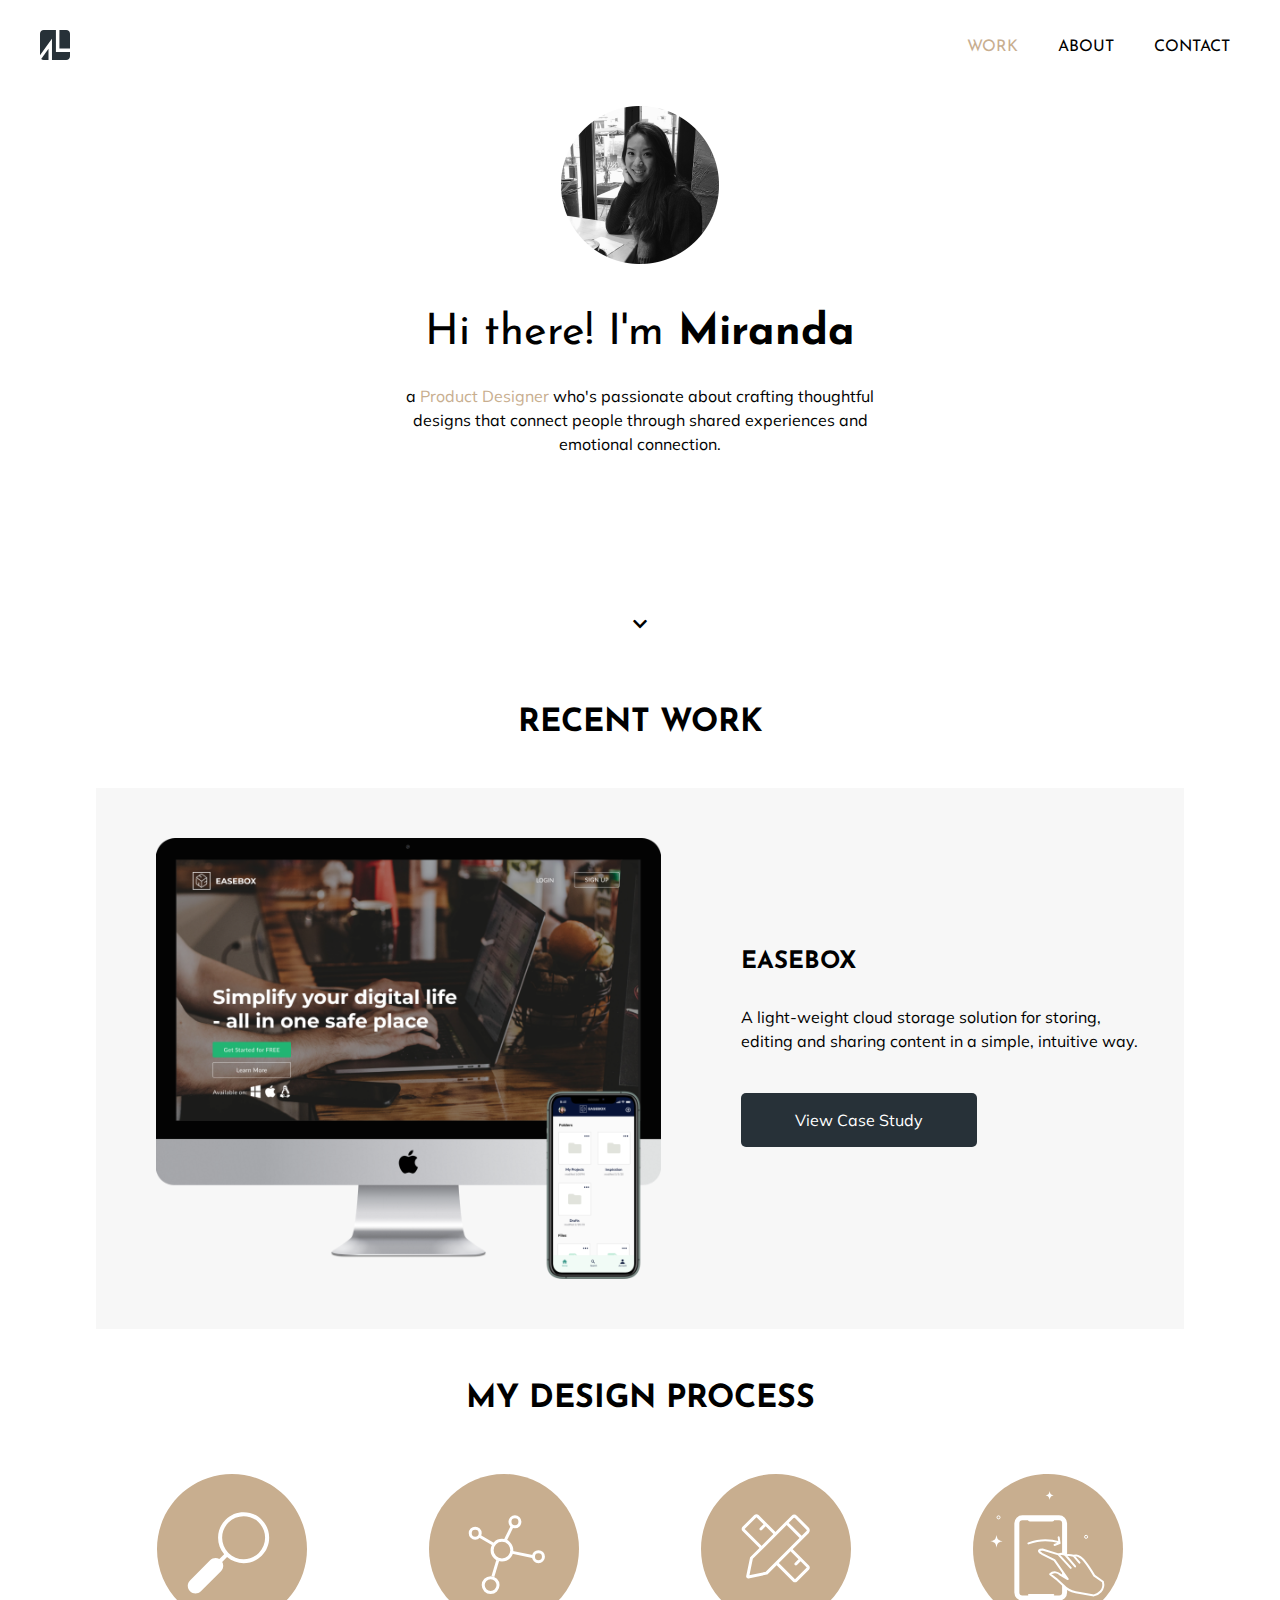
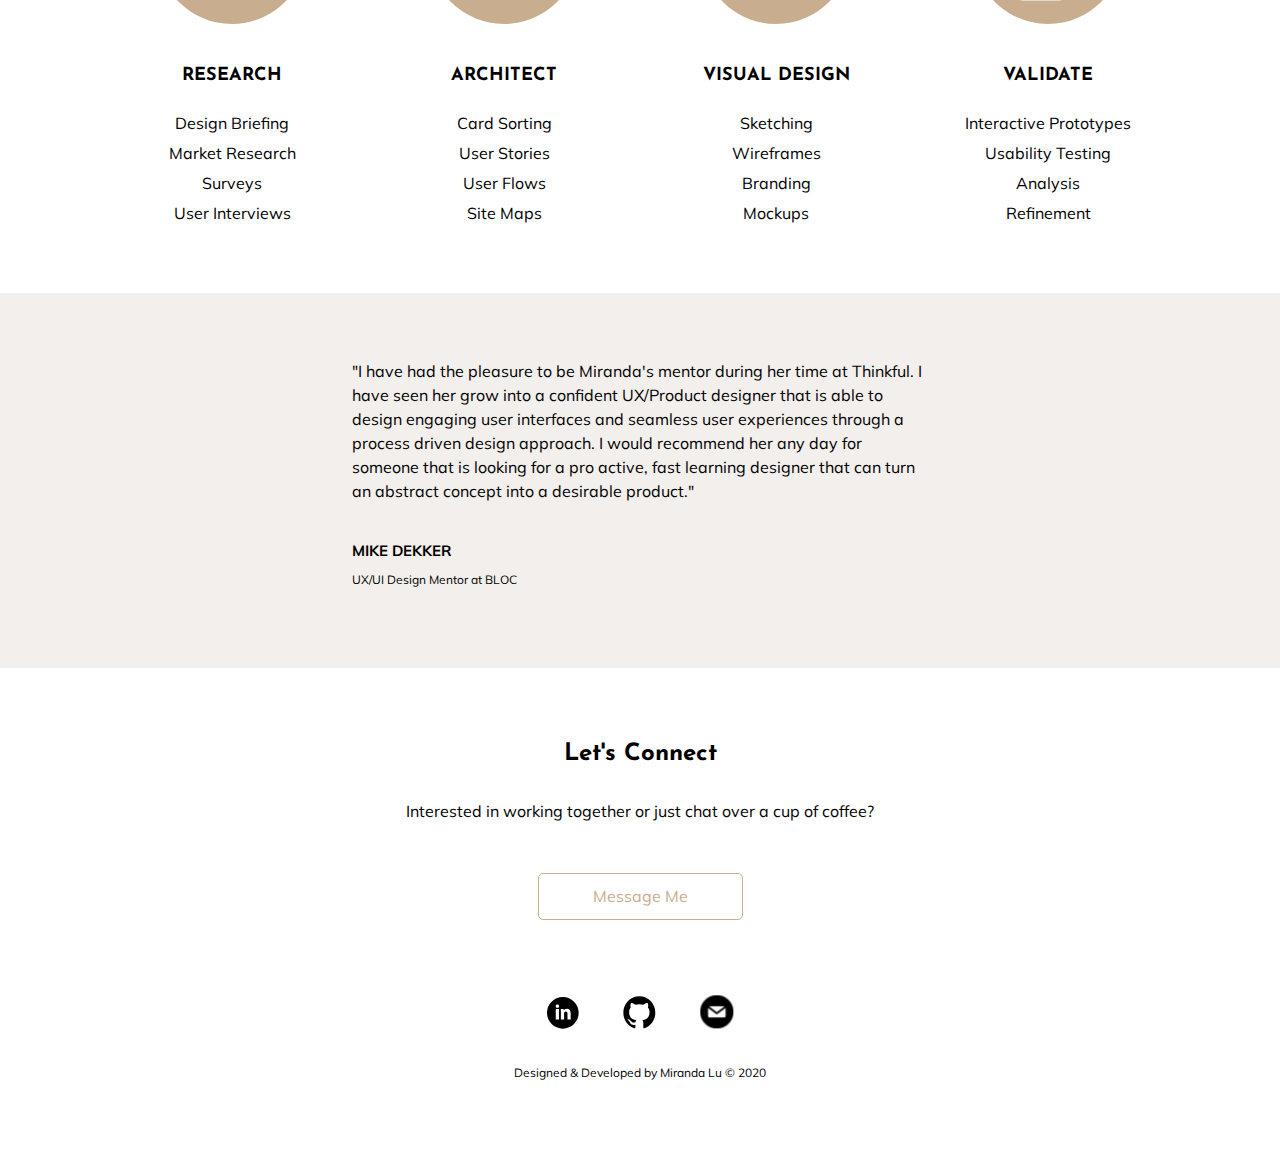
==== index.html @ eeabfa0e "fixed profile pic filepath" ====
<!DOCTYPE html>
<html lang="en">
  <head>
    <meta charset="utf-8">
    <meta name="viewport" content="width=device-width, initial-scale=1">
    <title>Miranda Lu Product Designer</title>
    <link rel="stylesheet" href="css/reset.css">
    <link rel="stylesheet" href="css/style.css">
    <link rel="stylesheet" href="https://fonts.googleapis.com/css2?family=Josefin+Sans:wght@400;700&display=swap">
    <link rel="stylesheet" href="https://fonts.googleapis.com/css?family=Muli">
    <link rel="icon" href="images/ml-favicon.svg">
    <link rel="stylesheet" href="https://cdnjs.cloudflare.com/ajax/libs/font-awesome/5.13.0/css/all.min.css">
    <link rel="stylesheet" href="https://use.fontawesome.com/releases/v5.8.1/css/all.css">
    <link rel="stylesheet" href="https://fonts.googleapis.com/icon?family=Material+Icons">
  </head>

    <body>
      <!-- navigation -->
        <nav class="navbar">
            <span class="navbar-toggle" id="js-navbar-toggle">
              <i class="fas fa-bars"></i>
            </span>
            <a href="index.html"><img id="logo" src="images/homepage/logo.svg" alt="logo"></a>
            <ul class="main-nav" id="js-menu">
              <li>
                <a href="#work-section" class="current">Work</a>
              </li>
              <li>
                <a href="about.html" class="nav-links">About</a>
              </li>
              <li>
                <a href="mailto:mirandahylu@gmail.com" class="nav-links" target="_blank">Contact</a>
              </li>
            </ul>
        </nav>
      <!-- hero section -->
      <section id="hero">
        <div class="content-wrap">
          <div class="profile-image">
          <img class="fade-in" src="images/homepage/miranda-profile-pic.png">
          </div>
          <div class="hero-heading fade-in">
          <h1>Hi there! I'm <span class="headbold">Miranda</span></h1>
          </div>
          <p>a <span style="color:#C8AE8F">Product Designer</span> who's passionate about crafting thoughtful designs that connect people through shared experiences and emotional connection.</p>
          <div class="arrow bounce">
            <a href="#work-section">
              <i class="fas fa-chevron-down"></i>
            </a>
          </div>
        </div>
      </section>
      <!-- work section -->
      <section id="work-section">
        <h2>Recent Work</h2>
        <div class="work">
          <div class="work-image">
            <img src="images/homepage/hero-image.png" alt="easebox display">
          </div>
          <article class="work-content">
            <h3>Easebox</h3>
            <p>A light-weight cloud storage solution for storing, editing and sharing content in a simple, intuitive way.<p>
            <a href="project.html" class="btn">View Case Study</a>
          </article>
        </div>
      </section>
      <!-- design process section -->
      <section id="process">
          <h2>My Design Process</h2>
          <div class="content-wrap grid">
            <ul class="process-list">
              <li>
                <img class="process-icon" src="images/homepage/research-icon.svg" alt="icon">
              </li>
              <li>
                <h4>Research</h4>
              </li>
              <li>Design Briefing</li>
              <li>Market Research</li>
              <li>Surveys</li>
              <li>User Interviews</li>
            </ul>
            <ul class="process-list">
              <li>
                <img class="process-icon" src="images/homepage/architect-icon.svg" alt="icon">
              </li>
              <li>
                <h4>Architect</h4>
              </li>
              <li>Card Sorting</li>
              <li>User Stories</li>
              <li>User Flows</li>
              <li>Site Maps</li>
            </ul>
            <ul class="process-list">
              <li>
                <img class="process-icon" src="images/homepage/visual-icon.svg" alt="icon">
              </li>
              <li>
                <h4>Visual Design</h4>
              </li>
              <li>Sketching</li>
              <li>Wireframes</li>
              <li>Branding</li>
              <li>Mockups</li>
            </ul>
            <ul class="process-list">
              <li>
                <img class="process-icon" src="images/homepage/validate-icon.svg" alt="icon">
              </li>
              <li>
                <h4>Validate</h4>
              </li>
              <li>Interactive Prototypes</li>
              <li>Usability Testing</li>
              <li>Analysis</li>
              <li>Refinement</li>
            </ul>
          </div>
      </section>
      <!-- testimonial section -->
      <div class="testimonial">
        <div class="testimonial-wrap">
          <p class="testimonial-text">"I have had the pleasure to be Miranda's mentor during her time at Thinkful. I have seen her grow into a confident UX/Product designer that is able to design engaging user interfaces and seamless user experiences through a process driven design approach. I would recommend her any day for someone that is looking for a pro active, fast learning designer that can turn an abstract concept into a desirable product."</p>
          <h6>Mike Dekker</h6>
          <p id="bloc">UX/UI Design Mentor at BLOC</p>
        </div>
      </div>
      <!-- footer section -->
      <footer class="main-footer">
        <div class="footer-box">
          <h2 class="footer-title">Let's Connect</h2>
          <p>Interested in working together or just chat over a cup of coffee?</p>
        </div>
        <div class="footer-box">
          <a class= "btn-footer" href="mailto:mirandahylu@gmail.com" target="_blank">Message Me</a>
        </div>
        <div class="footer-icons">
          <a href="https://www.linkedin.com/in/mirandahylu" target="_blank">
            <img src="images/linkedin.svg" alt="linkedin">
          </a>
          <a href="https://github.com/mirandalu" target="_blank">
            <img src="images/github.svg" alt="github">
          </a>
          <a href="mailto:mirandahylu@gmail.com" target="_blank">
            <img src="images/mail.svg" alt="email">
          </a>
        </div>
        <p class="bottom"> Designed & Developed by Miranda Lu © 2020 </p>
      </footer>
      <!-- hamburger menu -->
      <script src="js/script.js"></script>
    </body>
</html>
---- css/style.css ----
/* global setting */
html {
  font-size: 10px;
  font-family: "Muli", sans-serif;
  scroll-behavior: smooth;
}

* {
  box-sizing: border-box;
  margin: 0;
  padding: 0;
}

body {
  font-size: 1.6rem;
  line-height: 1.5rem;
  margin: 0 auto;
}

/* buttons */
.btn {
  background: #273138;
  border-radius: .5rem;
  color: white;
  display: inline-block;
  font-family: 'Muli', sans-serif;
  padding: 1.5rem 5.4rem;
  text-decoration: none;
  margin-top: 2rem;
}

.btn:hover{
  /*background-color: #C8AE8F;*/
  @extend %bg;
	transform: scale(1.1);
}

.btn-footer{
  border-radius: .5rem;
  border: 1px solid #C8AE8F;
  color: #C8AE8F;
  cursor: pointer;
  display: inline-block;
  font-family: 'Muli', sans-serif;
  padding: 1.5rem 5.4rem;
  text-decoration: none;
  margin-bottom: 4rem;
}

.btn-footer:hover {
  background: #C8AE8F;
  color: white;
}

.link {
  border-bottom: 1px solid #C8AE8F;
  color: #C8AE8F;
  display: inline-block;
  padding-bottom: .5em;
  text-transform: uppercase;
  text-decoration: none;
}

.link:hover {
  color: #D6C2AB;
  border-bottom: 1px solid #D6C2AB;
}

#myBtn {
  display: none;
  position: fixed;
  bottom: 20px;
  right: 30px;
  z-index: 99;
  font-size: 18px;
  border: none;
  outline: none;
  background-color: #C8AE8F;
  color: white;
  cursor: pointer;
  padding: 15px;
  border-radius: 4px;
}

#myBtn:hover {
  background-color: #D6C2AB;
}

/* headings */
h1, h2, h3, h4 {
  font-family: 'Josefin Sans', sans-serif;
}

h5, p {
  font-family: "Muli", sans-serif;
  line-height: 2.4rem;
}

h1 {
  font-size: 3.2rem;
  line-height: 4rem;
  text-align: center;
}

h2 {
  font-size: 2.4rem;
  font-weight: bold;
  line-height: 3rem;
  text-align: center;
  text-transform: uppercase;
  padding-bottom: 1rem;
}

h3 {
  font-size: 2rem;
  font-weight: bold;
  line-height: 2.5rem;
  text-align: center;
  text-transform: uppercase;
}

h4 {
  font-weight: bold;
  font-size: 1.8rem;
  line-height: 2.4rem;
  text-transform: uppercase;
}

h5 {
  font-family: "Muli", sans-serif;
  font-size: 1.8rem;
  font-weight: bold;
  line-height: 2.4rem;
}

h6 {
  font-family: "Muli", sans-serif;
  font-size: 1.5rem;
  font-weight: bold;
}


p {
  font-weight: normal;
  font-size: 1.6rem;
  line-height: 2.5rem;
  margin-top: 1rem;
  margin-bottom: 1rem;
}

#bloc {
  font-size: 1.2rem;
}


/* a:link{
  color: black;
  text-decoration: none;
} */

/* global images */
img {
  display: block;
  max-width: 100%;
  height: auto;
}

/* global navigation */
.navbar {
  font-size: 2.4rem;
  background-color: white;
  margin: auto;
  position: fixed;
  width: 100%;
  z-index: 100;
}

.nav-links {
  color: black;
  font-family: 'Josefin Sans', sans-serif;
  text-decoration: none;
}

.main-nav {
  display: none;
  list-style-type: none;
}

.main-nav li{
  background-color: white;
  margin: 3rem auto;
  text-align: center;
}

#logo {
  display: inline-block;
  margin-bottom: 1.5rem;
  margin-top: 1.5rem;
  margin-left: 1.8rem;
  width: 3rem;
}

.navbar-toggle {
  color: black;
  cursor: pointer;
  font-size: 24px;
  position: absolute;
  right: 1.8rem;
  top: 1.8rem;
}

.active {
  display: block;
}

.current {
  color: #C8AE8F;
  font-family: "Josefin Sans", sans-serif;
  text-decoration: none;
}

/* hero */
#hero {
  display: flex;
  flex-direction: column;
  text-align: center;
  padding-bottom: 2rem;
}

.profile-image img{
  margin: 5rem auto;
  display: block;
  margin-left: auto;
  margin-right: auto;
  max-width: 15.8rem;
  width: 100%;

}

.headbold {
  font-weight: bold;
}

#hero .content-wrap,
.testimonial-wrap,
.main-footer {
  padding: 5.6rem 2.5rem;
}

.arrow {
  border-radius: .5rem;
  text-align: center;
  margin-top: 4rem;
}

.arrow i{
  color: black;
}

.bounce {
  -moz-animation: bounce 2s infinite;
  -webkit-animation: bounce 2s infinite;
  animation: bounce 2s infinite;
}

@-moz-keyframes bounce {
  0%, 20%, 50%, 80%, 100% {
    -moz-transform: translateY(0);
    transform: translateY(0);
  }
  40% {
    -moz-transform: translateY(-20px);
    transform: translateY(-20px);
  }
  60% {
    -moz-transform: translateY(-15px);
    transform: translateY(-15px);
  }
}

/* fade-in animation */
.fade-in {
animation: fadeIn ease 1s;
-webkit-animation: fadeIn ease 1s;
-moz-animation: fadeIn ease 1s;
-o-animation: fadeIn ease 1s;
-ms-animation: fadeIn ease 1s;
}

@keyframes fadeIn {
0% {opacity:0;}
100% {opacity:1;}
}

@-webkit-keyframes fadeIn {
0% {opacity:0;}
100% {opacity:1;}
}


/* recent work */
#work-section {
  text-align: center;
}

#work-section .work {
  background-color: #F7F7F7;
  padding: 5rem 4rem;
}


.work-image {
  display: block;
  margin-left: auto;
  margin-right: auto;
  padding-bottom: 4rem;
  width: 100%;
}


/* design process */
#process{
  text-align: center;
  margin: 5.5rem auto;
}

.process-list {
  margin-bottom: 1rem;
}

.process-list li{
  font-family: 'Muli', sans-serif;
  font-size: 1.6rem;
  text-decoration: none;
  line-height: 3rem;
}

.process-icon {
  margin: 4rem auto;
}

/* testimonial */
.testimonial {
  background-color: #F2EFEC;
}

.testimonial-wrap h6{
  text-transform: uppercase;
}

.testimonial-text{
  margin-bottom: 3rem;
}

/* footer */
.main-footer {
  text-align: center;
}

.bottom {
  font-size: 1.2rem;
}

.footer-title {
  font-size: 2.4rem;
  text-transform: none;
}

.footer-box {
  padding: 1.5rem 5rem;
}

.footer-icons a {
  display: inline-block;
  padding: 2rem;
}

/****** Easebox Settings ******/
.easebox-hero, .research, .analysis, .personas, .user-flows,
.wireframes, .usability-tests, .branding, .mockups,
.preference, .testings-validation, .reflection {
  padding: 5.5rem 1.8rem 0rem;
}


/* images */
figure img, .google-icon, .dropbox-icon, .pinterest-icon {
  display: block;
  margin-left: auto;
  margin-right: auto;
  height: auto;
  max-width: 100%;
}

.easebox-hero img, .persona-wrapper1 img, .persona-wrapper2 img,
.uf-image1, .uf-image2, .initial-sketches, .easebox-logo,
.easebox-moodboard, .brand-image2, .td-image,
.preference-image {
  height: auto;
  max-width: 100%;
  padding-bottom: 2rem;
}


/* header */
header {
  text-align: center;
}

.easebox-hero {
  background-color: #F7F7F7;
  width: 100%;
}

.easebox-hero img {
  display: block;
  padding-top: 8rem;
  padding-bottom: 8.5rem;
  margin-left: auto;
  margin-right: auto;
  width: 50%;
}

.easebox-content {
  padding: 5.5rem 1.8rem 2.5rem;
}

.easebox-content h1{
  font-weight: bold;
  text-transform: uppercase;
}

/* overview */
.overview {
  padding-bottom: 5.5rem;
  text-align: center;
  display: flex;
  flex-direction: column;
  width: 100%;
}

.overview li {
  font-family: 'Muli', sans-serif;
  font-size: 1.6rem;
  text-decoration: none;
  line-height: 2.5rem;
}

.overview ul {
  padding-top: 5rem;
}

.list h3 {
  text-transform: uppercase;
}

/* challenge & solution */
.challenge {
  background-color: #EAEFEF;
  padding: 5.5rem 1.8rem;
}

.challenge-container {
  padding-top: 2.5rem;
  padding-bottom: 2.5rem;
}

.solution {
  padding-top: 2.5rem;
  padding-bottom: 2.5rem;
}

/* research */
.section-heading {
  text-align: center;
  text-transform: uppercase;
}

.survey-container1, .survey-container2 {
  text-align: center;
  margin-bottom: 5rem;
}

.survey-wrapper {
  display: block;
  margin-bottom: 2rem;
  margin-top: 2rem;
}

.takeaways {
  padding-top: 2rem;
}

.takeaways ul {
  list-style-type: circle;
  line-height: 3rem;
  padding: 1.8rem 1.8rem;
}

/* competitive analysis */
.analysis ul {
  line-height: 3rem;
  padding: .5rem 1.8rem;
}

.analysis-wrapper {
  padding-bottom: 2rem;
  margin-top: 5rem;
}

section .results {
  list-style-type: circle;
}

.bullet-list li {
  position: relative;
  margin-left: 1.8rem;
  line-height: 4rem;
  z-index: -1;
}

ul .plus:before {
  content: "add_circle";
  color: #27AE60;
  font-family: "Material Icons";
  font-size: 2.4rem;
  left: -3rem;
  position: absolute;
  letter-spacing: 0px;
}

ul .minus:before {
  content: "remove_circle";
  color: #EE0202;
  font-family: "Material Icons";
  font-size: 2.4rem;
  left: -3rem;
  letter-spacing: 1px;
  position: absolute;
}

/* user personas */
.persona-container {
  padding-bottom: 2.5rem;
}

.personas ul, .usability-tests ul{
  list-style-type: circle;
  line-height: 3rem;
  padding: .5rem 1.8rem;
}

.persona-one, .persona-two {
  text-align: center;
  margin: 1rem ;
}

.persona-image {
  height: 18rem;
  display: block;
  margin: 3rem auto;
  max-width: 100%;
}

.persona-list {
  padding-bottom: 2.5rem;
  padding-top: 2.5rem;
}

/* information architecture */
.user-flows {
  background-color: #F7F7F7;
  padding: 5.5rem 1.8rem;
}

.user-flows h2{
  text-align: center;
}

.uf-link {
  text-align: center;
}

/* wireframes */
section .content {
  padding-bottom: 2.5rem;
}

/* usability tests */
ol {
  line-height: 2.4rem;
}

/* branding */
.easebox-caption, .figcaption {
  font-size: 1.4rem;
  line-height: 2rem;
  text-align: center;
  padding-bottom: 2rem;
}

/* hi-fi mockups */
.full-width, .final-mockup {
	left: 50%;
	margin-left: -50vw;
	margin-right: -50vw;
	max-width: 100vw;
	position: relative;
	right: 50%;
	width: 100vw;
}

/* preference testing */
.caption {
  text-align: center;
}

/* reflection */
.reflection-content {
  padding-top: 5.5rem;
}

/***** about me *****/
.about-image {
  padding-top: 10rem;
}

.illustration {
  display: block;
  height: 28rem;
  margin-left: auto;
  margin-right: auto;
  width: 100%;
}

.about-me {
  padding: 0rem 1.8rem;
}

/*** Media Queries ***/

/* tablet */
@media screen and (min-width: 768px) {
  section {
    margin: 0 auto;
    width: 85%;
  }

  .container {
    margin: auto;
  }

  .content-wrap p {
    margin-bottom: 15rem;
  }

  .navbar {
    background-color: white;
    display: flex;
    justify-content: space-between;
  }

  .navbar ul{
    font-family: "Josefin Sans",sans-serif;
    font-size: 1.6rem;
    text-transform: uppercase;
  }
  .main-nav {
    background-color: white;
    display: flex;
    flex-direction: row;
    font-size: 1.6rem;
    padding: 1rem;
  }

  .main-nav a {
    margin-right: 4rem;
  }

  .nav-links {
    color: black;
    margin-right: 3rem;
    text-decoration: none;
  }

  .logo:hover, .nav-links:hover {
    color: #C8AE8F;
    }

  #logo {
    display: inline-block;
    margin-top: 3rem;
    margin-left: 4rem;
    object-fit: contain;
    }

  .navbar-toggle {
    display: none;
  }

 /*.work {
    align-items: center;
    display: grid;
    grid-template-columns: 6fr 1fr 5fr;
    grid-template-areas:"left . right";
  }*/

  .work {
    align-items: center;
    display: grid;
    grid-template-columns: 1fr 1fr;
    grid-gap: 5rem;
    grid-template-areas:"left right";
  }

  .work-image {
    grid-area: left;
    padding: 0rem 2rem;
  }

  .work-content, .work-content h3 {
    grid-area: right;
    text-align: left;
  }

  .work div img{
    max-width: 100%;
  }

  section .work{
    margin: 0 auto;
  }

  .grid {
    display: grid;
    grid-template-columns: 1fr 1fr;
    grid-template-rows: auto;
    align-items: center;
  }

  .testimonial {
    display: flex;
    padding-right: 10rem;
    padding-left: 10rem;
  }

/* easebox */
  .easebox-content {
    margin: 0 auto;
    padding-top: 7rem;
    width: 80%;
  }

  .challenge p, .user-flows p {
    margin: 0 auto;
    width: 85%;
  }

  .content {
    padding-bottom: 2.5rem;
  }

  .easebox-caption {
    text-align: center;
    margin: 0 auto;
    width: 80%;
  }

  .easebox-moodboard {
    max-width: 90%;
  }

}


/* desktop-laptop */
@media screen and (min-width: 1024px) {
  .container {
    margin: 0 auto;
    width: 100%;
  }

  h1, h2, h3, h4 {
    font-family: 'Josefin Sans', sans-serif;
    padding-bottom: 2rem;
  }

  h5, p {
    font-family: "Muli", sans-serif;
    line-height: 2.4rem;
    padding-bottom: 1rem;
  }

  h1 {
    font-size: 4.33rem;
  }

  h2 {
    font-size: 3.2rem;
    text-align: center;
  }

  h3 {
    font-size: 2.4rem;
  }

/* homepage */
  .content-wrap {
    margin: 0 auto;
    width: 50%;
  }

  #process, #testimonial {
    padding: 12rem auto;
  }

  .testimonial-wrap {
    margin: 0 auto;
    max-width: 627px;
  }

  #work-section h2 {
    padding-bottom: 5rem;
  }

  .work {
    align-items: center;
    display: grid;
    grid-template-columns: 1fr 40%;
    grid-gap: 6rem;
    margin: 0 auto;

  }

  .grid {
    display: grid;
    grid-template-columns: repeat(4, 25%);
    grid-auto-rows: auto;
    width: 100%;
  }

/* easebox */
  .description {
    padding-top: 5rem;
    padding-bottom: 5rem;
  }

  .overview-content {
    display: flex;
    flex-direction: row;
    margin: 0 auto;
    width: 90rem;
  }

  .list {
    margin: 5rem auto;
    width: 40%;
  }

  .content, .challenge-container, .solution, .takeaways, .reflection-content,
  .survey-container {
    width: 45%;
    margin: 0 auto;
}

  .survey-container {
    display: grid;
    grid-template-columns: 1fr 1fr;
    width: 65%;
  }

  .analysis-container {
    column-gap: 8rem;
    display: grid;
    grid-template-columns: repeat(3,1fr);
    grid-template-rows: auto;
    margin: 0 auto;
    width: 80%;
  }

  .persona-container {
    column-gap: 3rem;
    display: grid;
    grid-template-columns: 1fr 1fr;
    margin: 0 auto;
    width: 80%;
  }

  .persona-list h6 {
    margin-top: 2.5rem;
  }

  .preference-container, .testing-container {
    align-items: center;
    margin: 0 auto;
  }

  .preference-wrapper, .testing-wrapper{
    display: grid;
    grid-template-columns: 1fr 1fr;
    margin: 0 auto;
    width: 80%;
  }

/* about me */
  .about {
    align-items: center;
    display: grid;
    grid-gap: 2rem;
    grid-template-rows: auto;
    grid-template-columns: 1fr 1fr;
    width: 50%;
  }

  .about-me{
    padding-top: 20rem;
  }

  .about-me h1{
    font-family: 'Josefin Sans', sans-serif;
    font-size: 3.2rem;
    font-weight: bold;
    text-align: left;
    text-transform: uppercase;
  }

  .illustration {
    display: block;
    height: 35rem;
    margin-left: auto;
    width: 100%;
  }

}
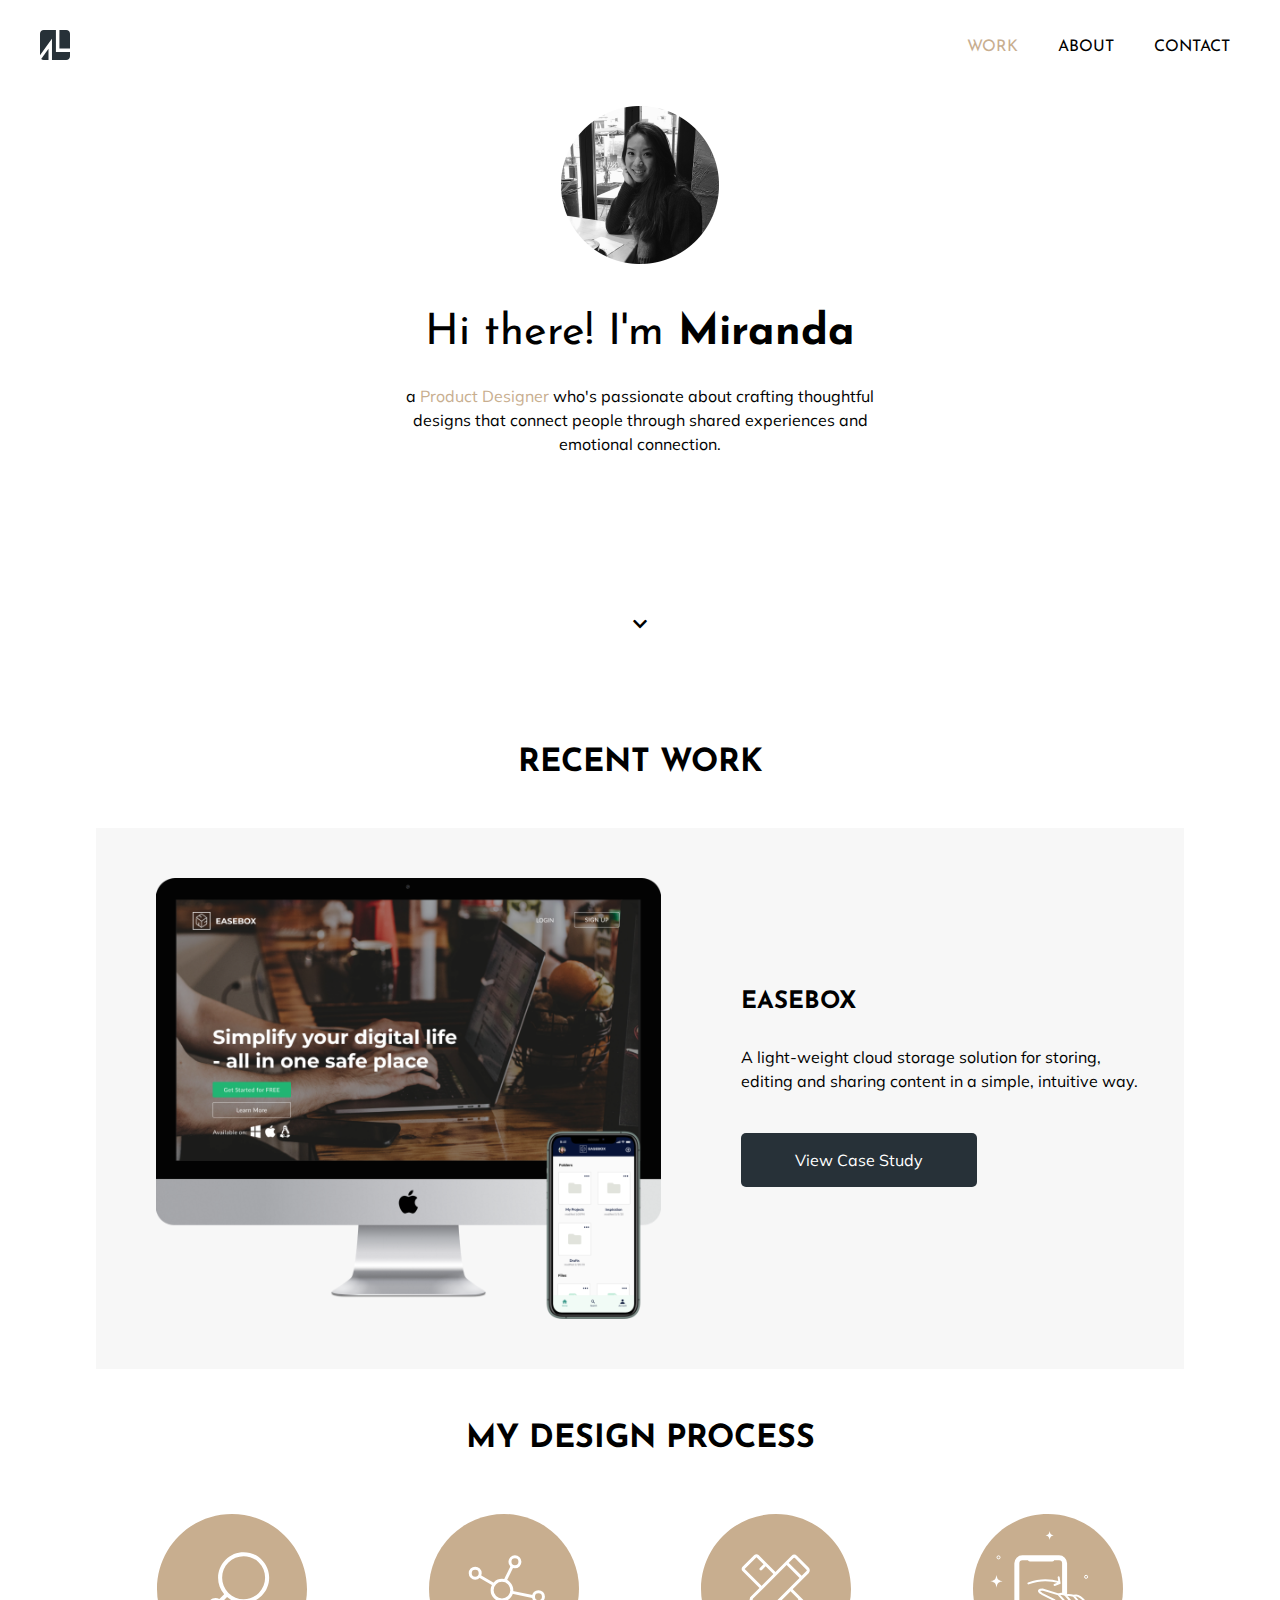
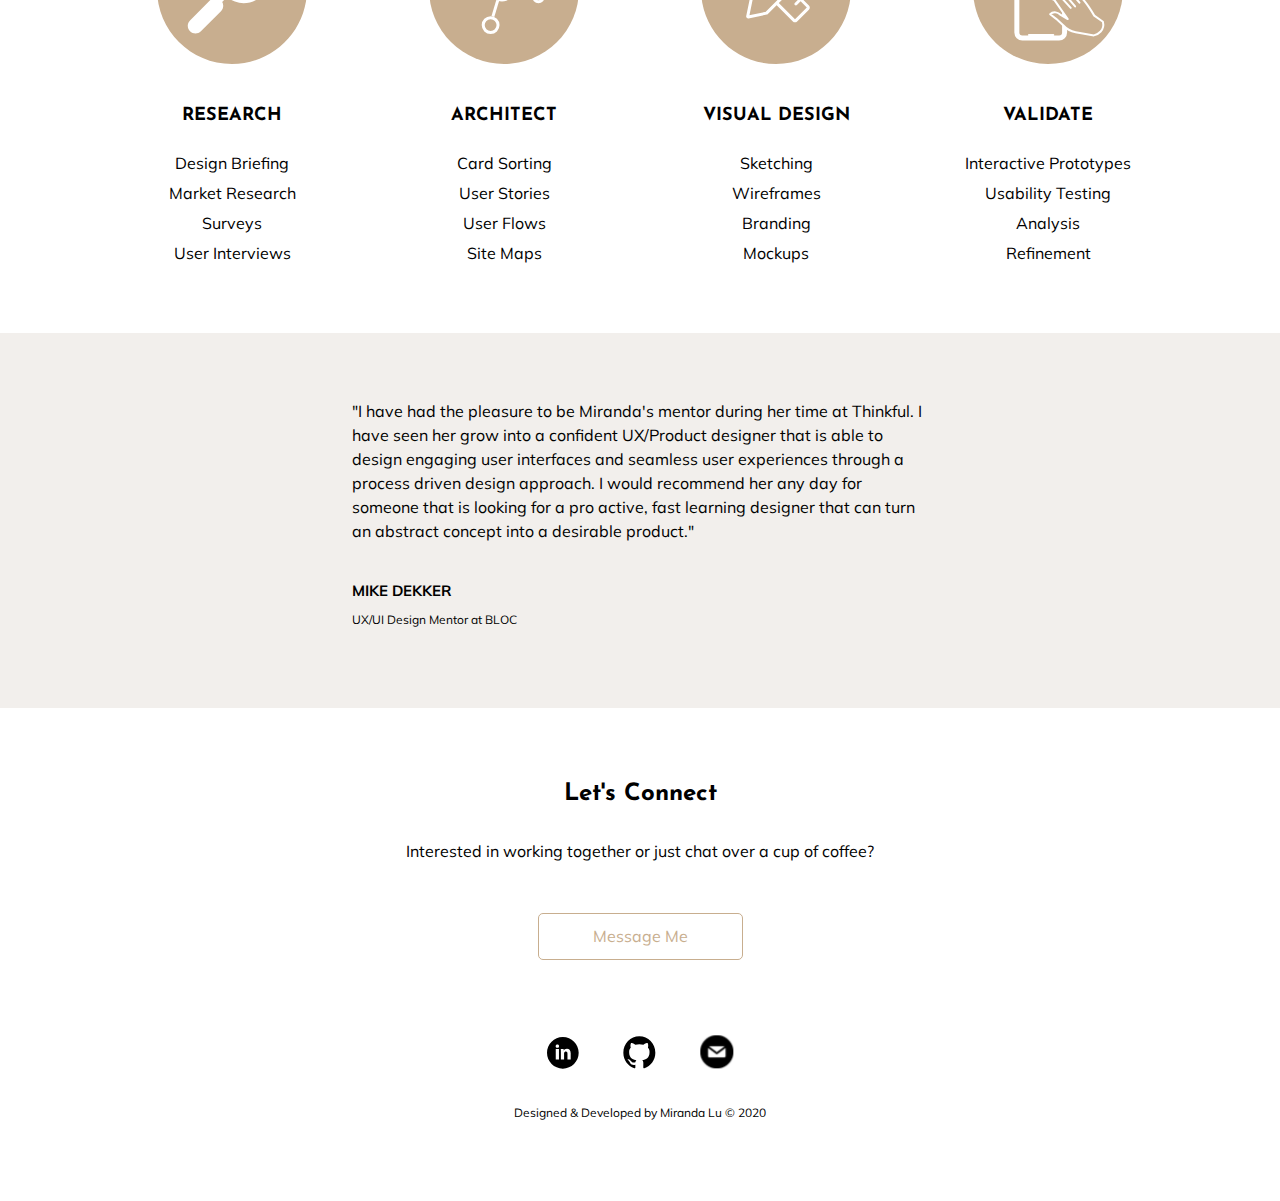
==== commit 8b0c7f11: "fixed scroll down arrow" ====
--- a/index.html
+++ b/index.html
@@ -37,16 +37,14 @@
       <section id="hero">
         <div class="content-wrap">
           <div class="profile-image">
-          <img class="fade-in" src="images/homepage/miranda-profile-pic.png">
+          <img class="fade-in" src="images/homepage/miranda-profile-pic.png" alt="profile pic">
           </div>
           <div class="hero-heading fade-in">
           <h1>Hi there! I'm <span class="headbold">Miranda</span></h1>
           </div>
           <p>a <span style="color:#C8AE8F">Product Designer</span> who's passionate about crafting thoughtful designs that connect people through shared experiences and emotional connection.</p>
           <div class="arrow bounce">
-            <a href="#work-section">
-              <i class="fas fa-chevron-down"></i>
-            </a>
+            <a class="fas fa-chevron-down" href="#"></a>
           </div>
         </div>
       </section>
--- a/css/style.css
+++ b/css/style.css
@@ -247,33 +247,29 @@
   padding: 5.6rem 2.5rem;
 }
 
+/* arrow bounce */
+
+body { background: @bg;}
+a { color: black; text-decoration: none; }
+
 .arrow {
-  border-radius: .5rem;
-  text-align: center;
-  margin-top: 4rem;
-}
-
-.arrow i{
-  color: black;
-}
-
+  text-align: center;
+  margin: 8% 0;
+}
 .bounce {
   -moz-animation: bounce 2s infinite;
   -webkit-animation: bounce 2s infinite;
   animation: bounce 2s infinite;
 }
 
-@-moz-keyframes bounce {
+@keyframes bounce {
   0%, 20%, 50%, 80%, 100% {
-    -moz-transform: translateY(0);
     transform: translateY(0);
   }
   40% {
-    -moz-transform: translateY(-20px);
-    transform: translateY(-20px);
+    transform: translateY(-30px);
   }
   60% {
-    -moz-transform: translateY(-15px);
     transform: translateY(-15px);
   }
 }
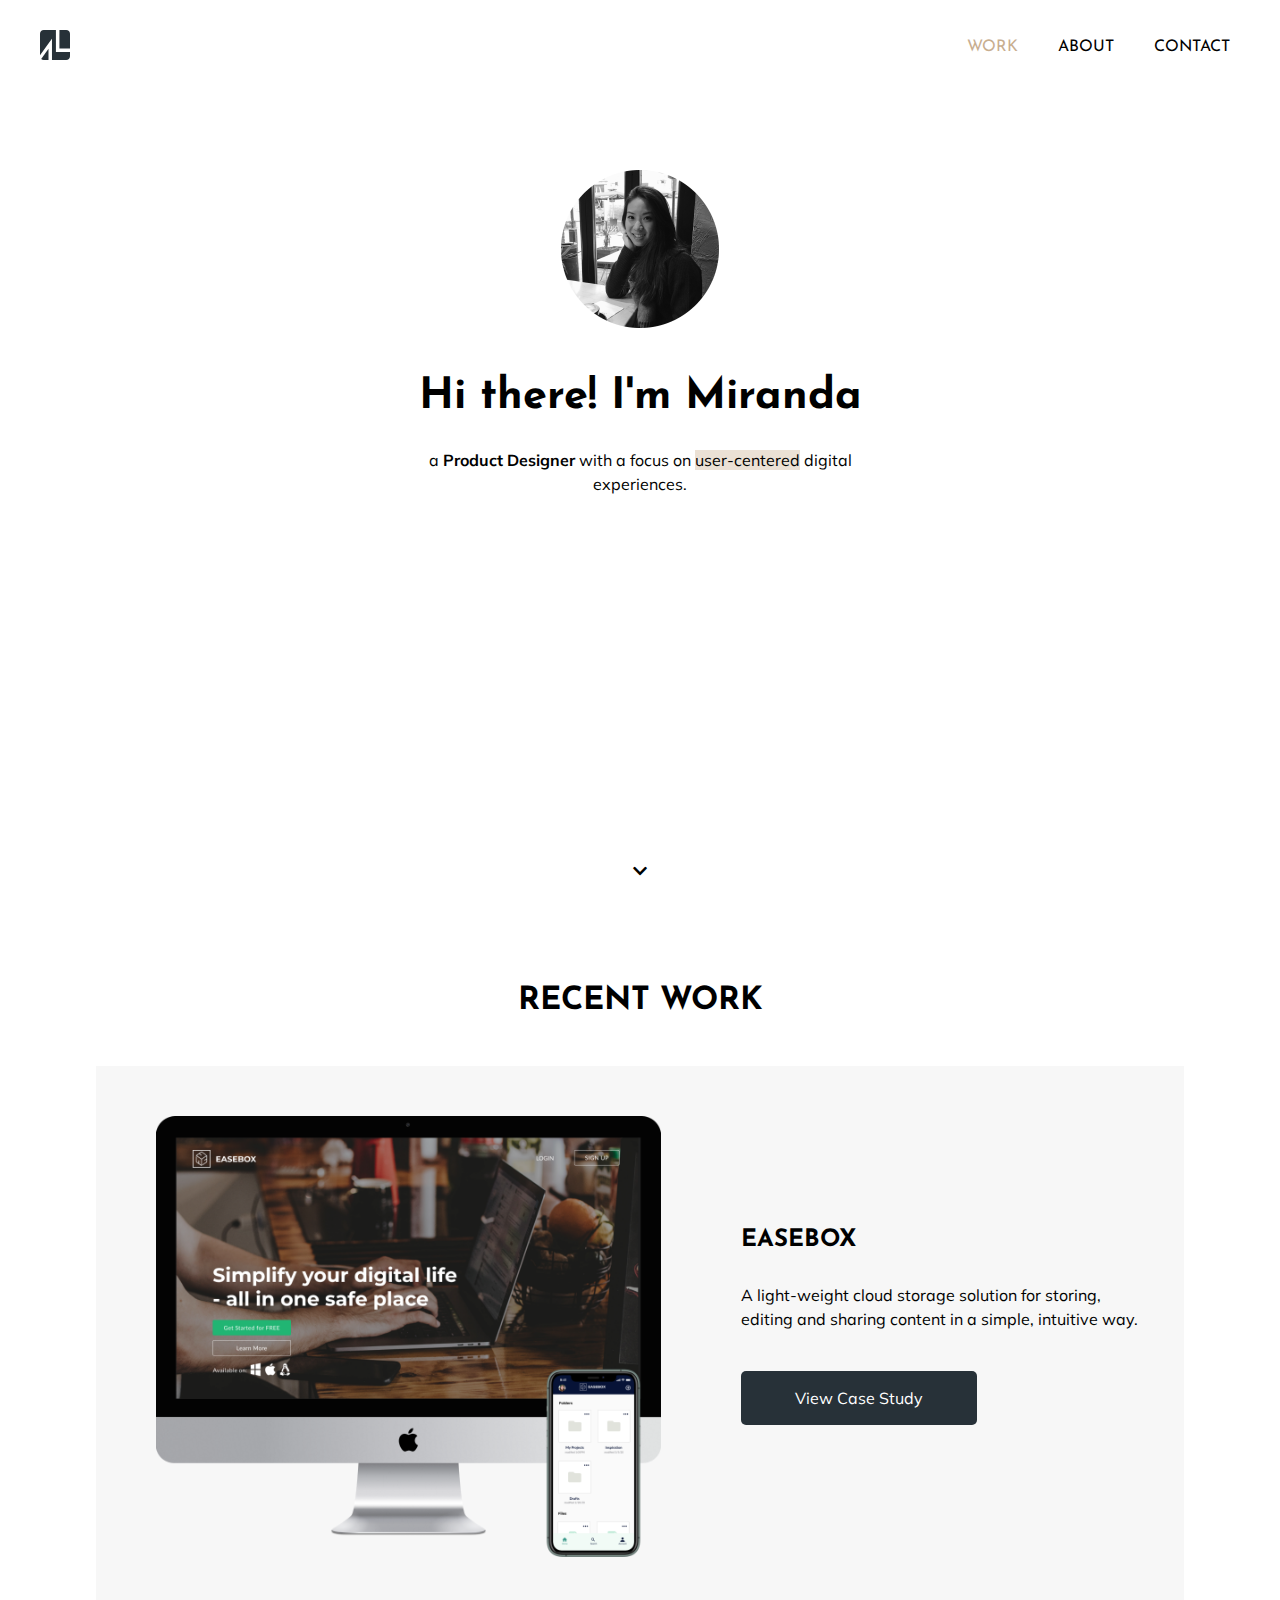
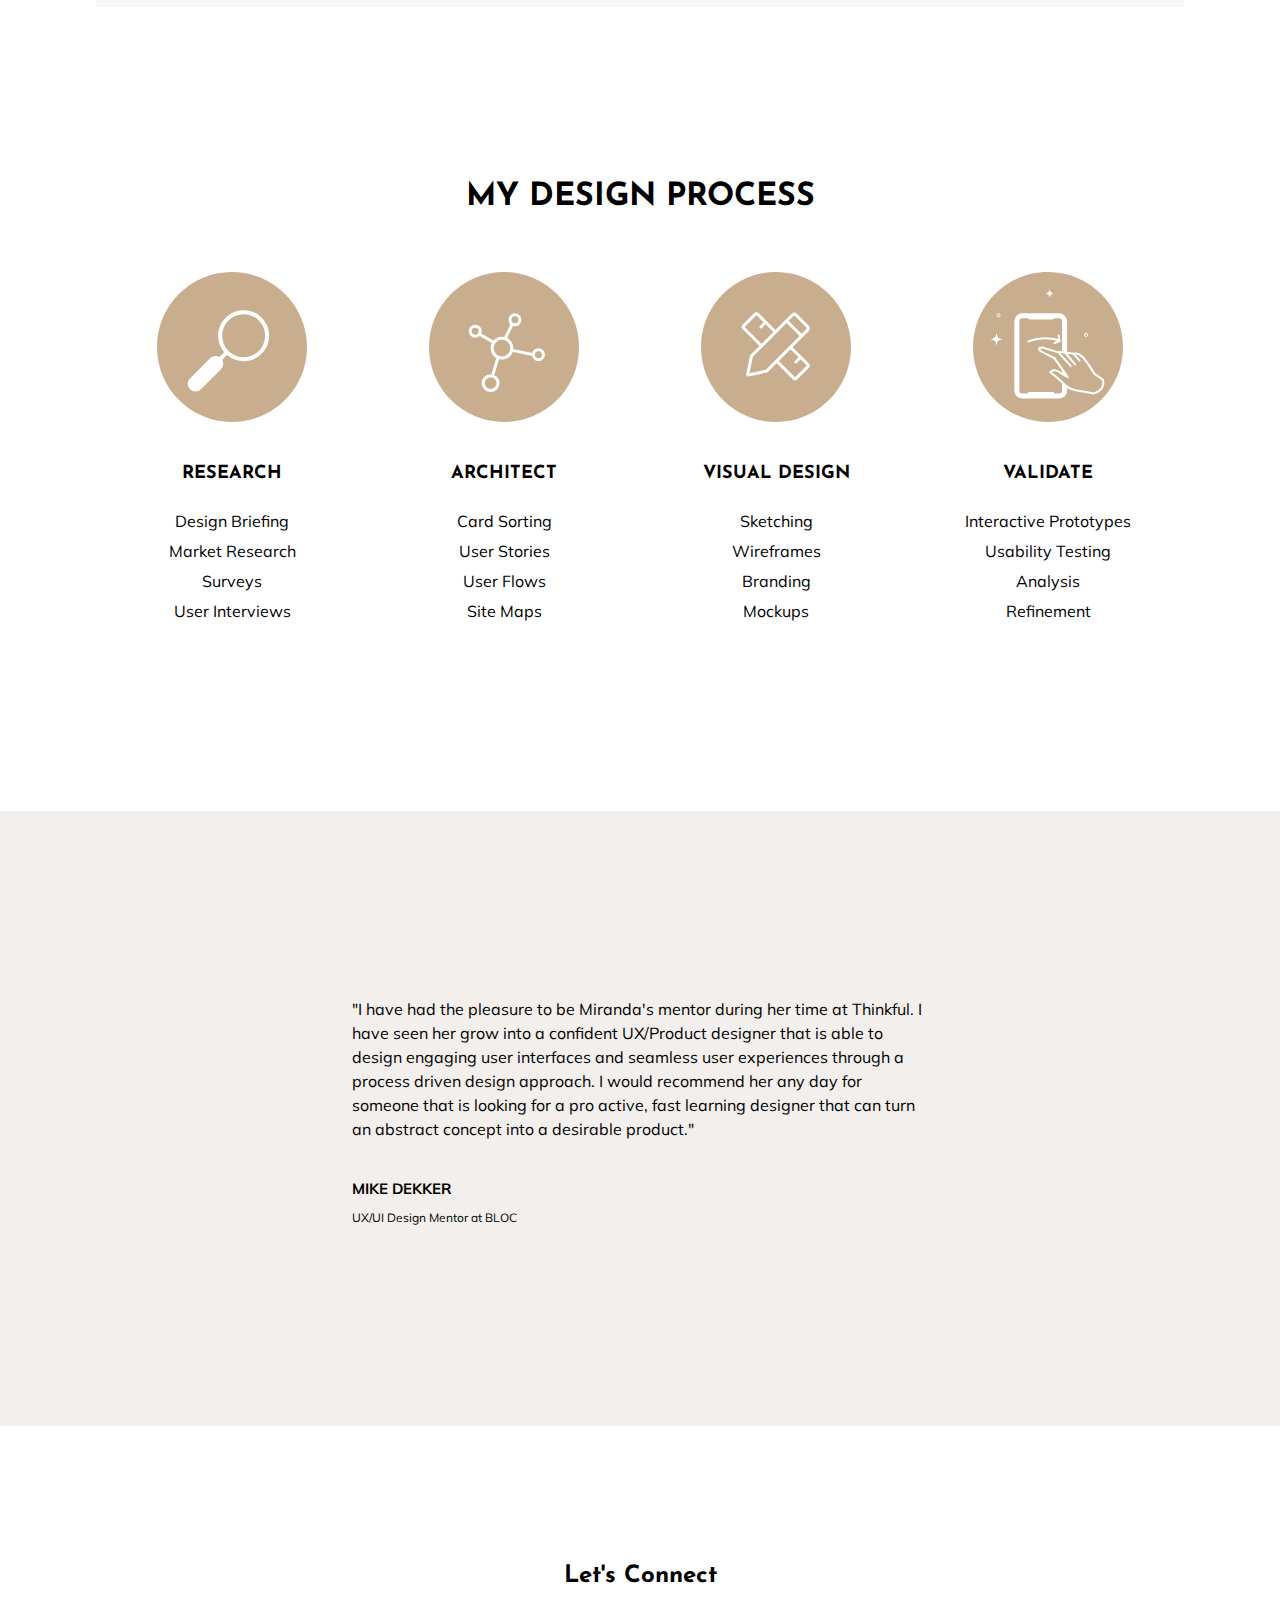
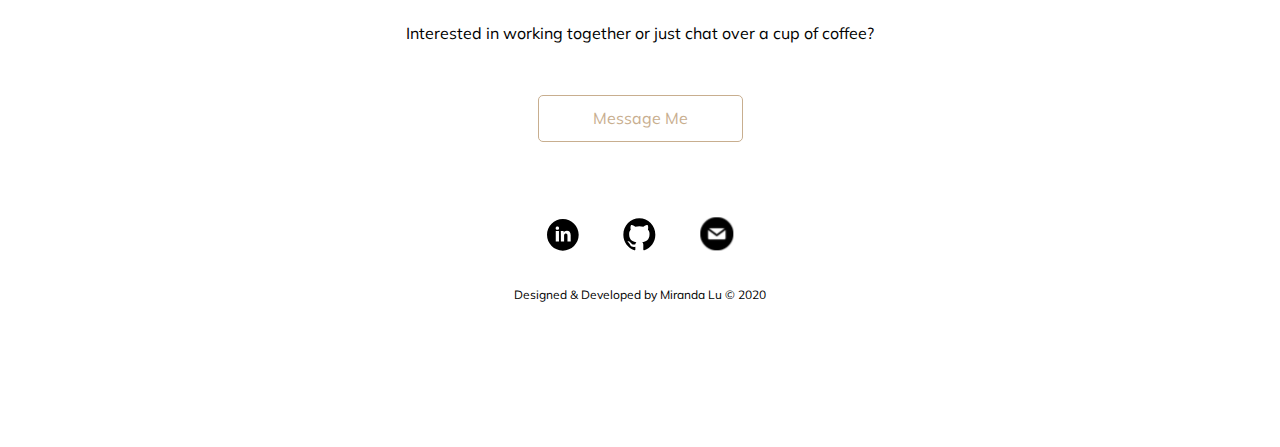
==== commit 6a32e046: "updated spacing" ====
--- a/index.html
+++ b/index.html
@@ -40,16 +40,17 @@
           <img class="fade-in" src="images/homepage/miranda-profile-pic.png" alt="profile pic">
           </div>
           <div class="hero-heading fade-in">
-          <h1>Hi there! I'm <span class="headbold">Miranda</span></h1>
+          <h1>Hi there! I'm Miranda</h1>
           </div>
-          <p>a <span style="color:#C8AE8F">Product Designer</span> who's passionate about crafting thoughtful designs that connect people through shared experiences and emotional connection.</p>
+          <p>a <span class="headbold">Product Designer</span> with a focus on <span class="highlight">user-centered</span> digital experiences.</p>
+          </div>
           <div class="arrow bounce">
-            <a class="fas fa-chevron-down" href="#"></a>
+            <a class="fas fa-chevron-down" href="#work-section"></a>
           </div>
         </div>
       </section>
       <!-- work section -->
-      <section id="work-section">
+      <section class="work-section">
         <h2>Recent Work</h2>
         <div class="work">
           <div class="work-image">
@@ -63,7 +64,7 @@
         </div>
       </section>
       <!-- design process section -->
-      <section id="process">
+      <section class="process">
           <h2>My Design Process</h2>
           <div class="content-wrap grid">
             <ul class="process-list">
@@ -148,5 +149,16 @@
       </footer>
       <!-- hamburger menu -->
       <script src="js/script.js"></script>
+
+      <!-- Global site tag (gtag.js) - Google Analytics -->
+      <script async src="https://www.googletagmanager.com/gtag/js?id=UA-173157135-1"></script>
+      <script>
+        window.dataLayer = window.dataLayer || [];
+        function gtag(){dataLayer.push(arguments);}
+        gtag('js', new Date());
+
+        gtag('config', 'UA-173157135-1');
+      </script>
+
     </body>
 </html>
--- a/css/style.css
+++ b/css/style.css
@@ -234,10 +234,9 @@
   margin-right: auto;
   max-width: 15.8rem;
   width: 100%;
-
-}
-
-.headbold {
+}
+
+#hero h1, .headbold {
   font-weight: bold;
 }
 
@@ -245,6 +244,10 @@
 .testimonial-wrap,
 .main-footer {
   padding: 5.6rem 2.5rem;
+}
+
+.highlight {
+  background-color: #EBE1D5;
 }
 
 /* arrow bounce */
@@ -295,11 +298,11 @@
 
 
 /* recent work */
-#work-section {
-  text-align: center;
-}
-
-#work-section .work {
+.work-section {
+  text-align: center;
+}
+
+.work-section .work {
   background-color: #F7F7F7;
   padding: 5rem 4rem;
 }
@@ -315,7 +318,7 @@
 
 
 /* design process */
-#process{
+.process{
   text-align: center;
   margin: 5.5rem auto;
 }
@@ -656,6 +659,11 @@
     justify-content: space-between;
   }
 
+  .process, .testimonial {
+    padding-top: 12rem;
+    padding-bottom: 12rem;
+  }
+
   .navbar ul{
     font-family: "Josefin Sans",sans-serif;
     font-size: 1.6rem;
@@ -806,8 +814,10 @@
     width: 50%;
   }
 
-  #process, #testimonial {
-    padding: 12rem auto;
+  #hero .content-wrap, .process-wrap
+  .testimonial-wrap,
+  .main-footer {
+    padding: 12rem 2.5rem;
   }
 
   .testimonial-wrap {
@@ -815,7 +825,7 @@
     max-width: 627px;
   }
 
-  #work-section h2 {
+  .work-section h2 {
     padding-bottom: 5rem;
   }
 
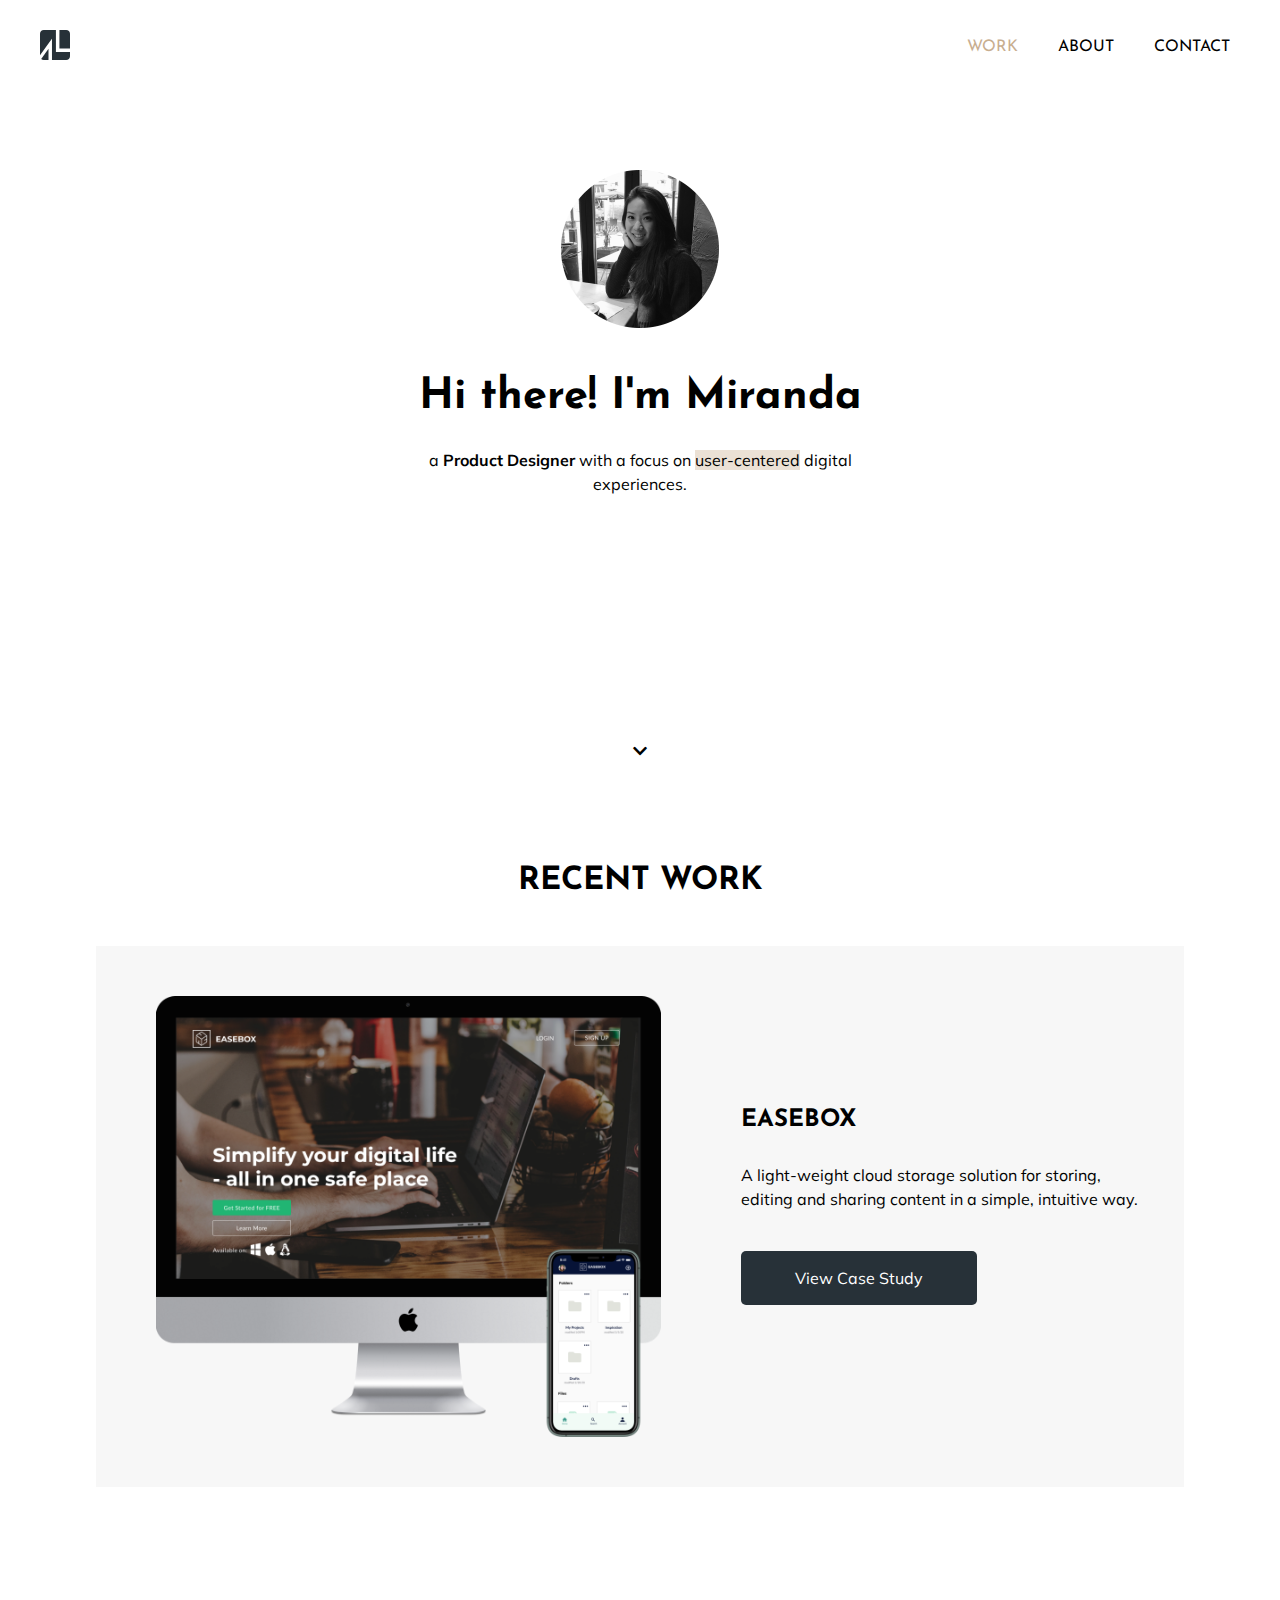
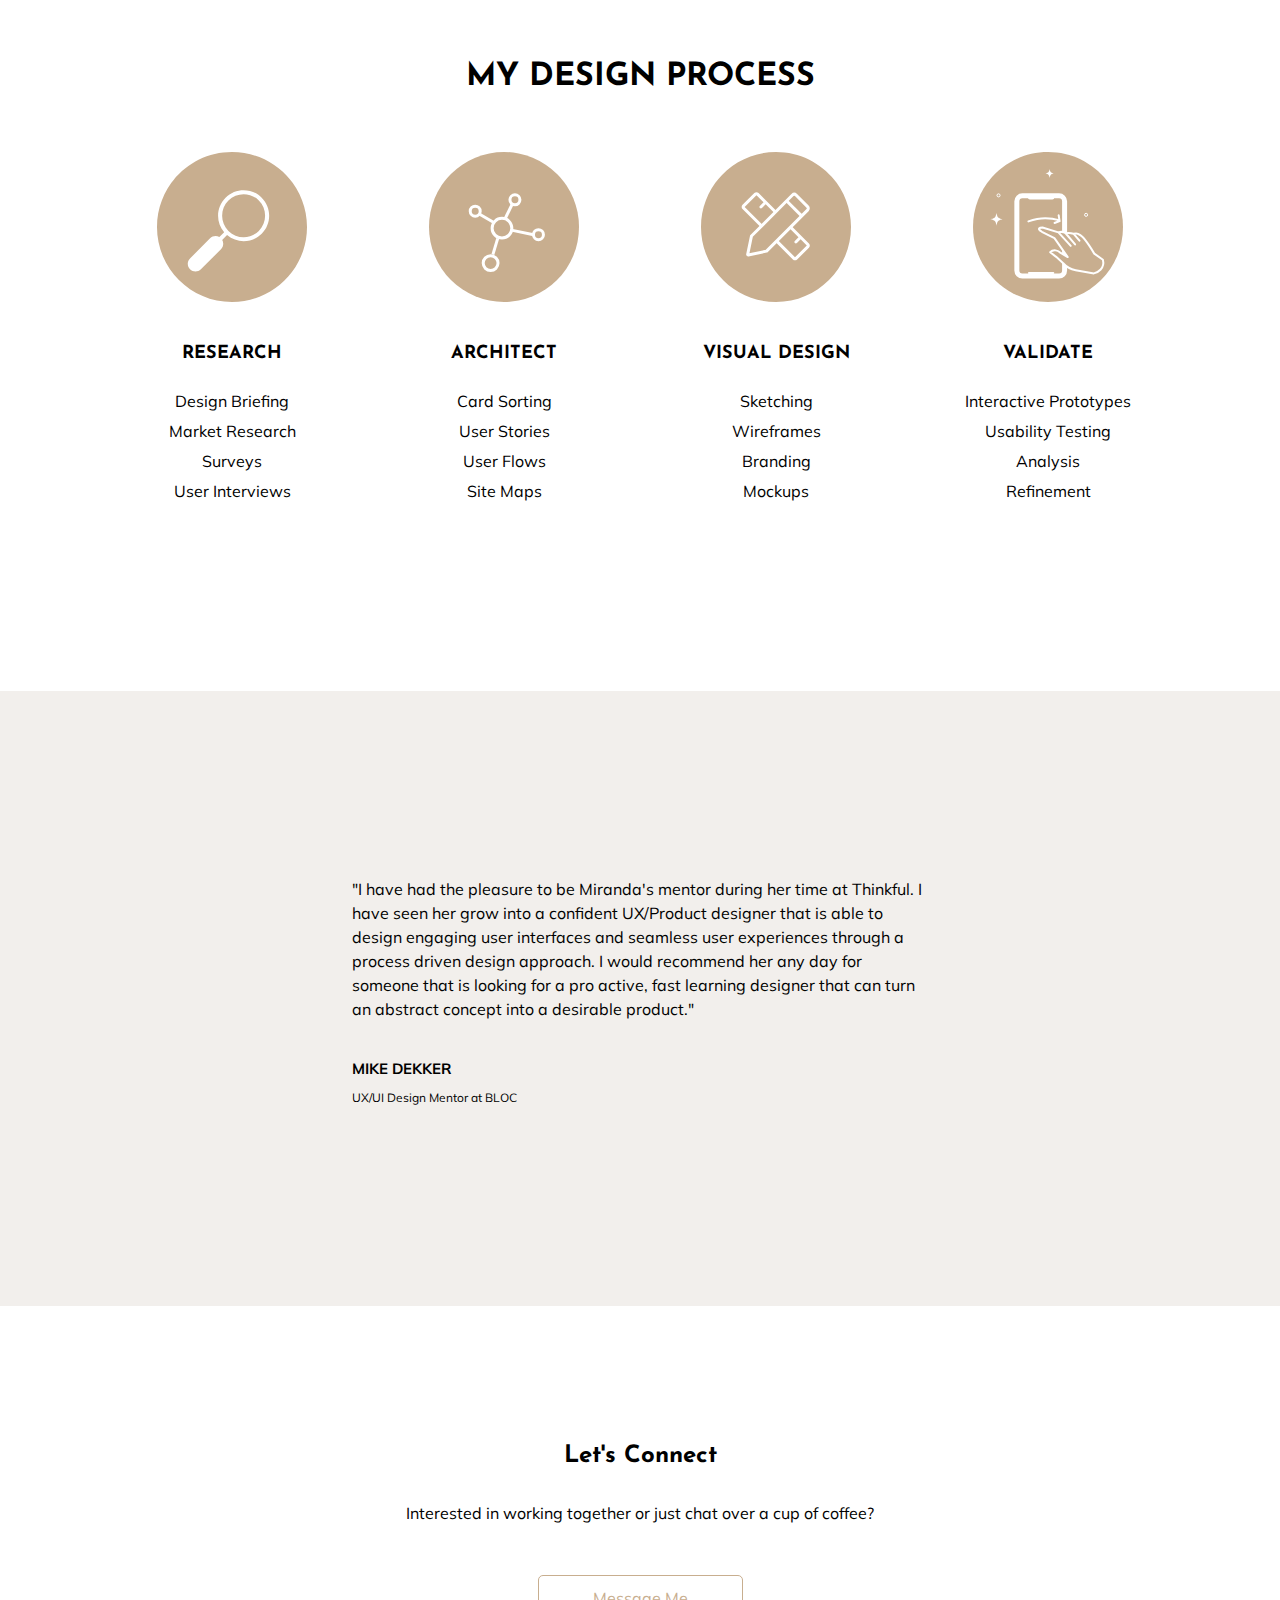
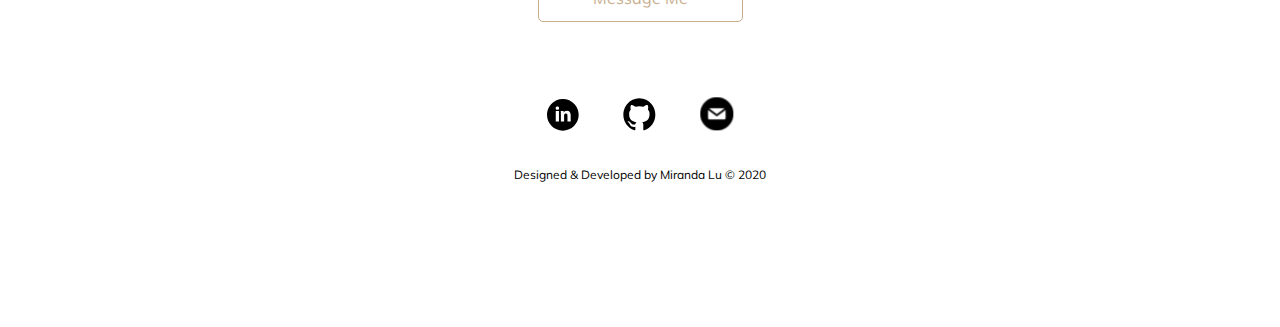
==== commit 95624278: "fixed navbar and updated contact" ====
--- a/index.html
+++ b/index.html
@@ -29,7 +29,7 @@
                 <a href="about.html" class="nav-links">About</a>
               </li>
               <li>
-                <a href="mailto:mirandahylu@gmail.com" class="nav-links" target="_blank">Contact</a>
+                <a href="contact.html" class="nav-links">Contact</a>
               </li>
             </ul>
         </nav>
@@ -125,6 +125,10 @@
           <p id="bloc">UX/UI Design Mentor at BLOC</p>
         </div>
       </div>
+
+      <!-- back to top button -->
+        <button onclick="topFunction()" id="myBtn" title="Go to top" i class="fa fa-chevron-up"></button>
+
       <!-- footer section -->
       <footer class="main-footer">
         <div class="footer-box">
@@ -132,16 +136,16 @@
           <p>Interested in working together or just chat over a cup of coffee?</p>
         </div>
         <div class="footer-box">
-          <a class= "btn-footer" href="mailto:mirandahylu@gmail.com" target="_blank">Message Me</a>
+          <a class= "btn-footer" href="contact.html" target="_blank">Message Me</a>
         </div>
         <div class="footer-icons">
-          <a href="https://www.linkedin.com/in/mirandahylu" target="_blank">
+          <a href="https://www.linkedin.com/in/miranda-lu-3040661aa/" target="_blank">
             <img src="images/linkedin.svg" alt="linkedin">
           </a>
           <a href="https://github.com/mirandalu" target="_blank">
             <img src="images/github.svg" alt="github">
           </a>
-          <a href="mailto:mirandahylu@gmail.com" target="_blank">
+          <a href="contact.html" target="_blank">
             <img src="images/mail.svg" alt="email">
           </a>
         </div>
--- a/css/style.css
+++ b/css/style.css
@@ -21,6 +21,7 @@
 .btn {
   background: #273138;
   border-radius: .5rem;
+  border-style: none;
   color: white;
   display: inline-block;
   font-family: 'Muli', sans-serif;
@@ -252,7 +253,6 @@
 
 /* arrow bounce */
 
-body { background: @bg;}
 a { color: black; text-decoration: none; }
 
 .arrow {
@@ -636,6 +636,62 @@
   padding: 0rem 1.8rem;
 }
 
+.btn-style {
+  background: #273138;
+  border-radius: .5rem;
+  border-style: none;
+  color: white;
+  display: inline-block;
+  font-family: 'Muli', sans-serif;
+  padding: 1.5rem 5.4rem;
+  text-decoration: none;
+  margin-top: 2rem;
+}
+
+
+/***** Contact *****/
+label {
+  font-family: "Muli",sans-serif;
+  font-size: 1.4rem;
+  font-weight: 400;
+  line-height: 1rem;
+}
+
+input[type=text] {
+  font-family: "Muli",sans-serif;
+  font-size: 1.5rem;
+  height: 40px;
+  margin: 1.3rem 0rem 2rem;
+  outline: none;
+  padding: 1.2rem 2rem;
+  width: 100%;
+}
+
+textarea#border {
+  font-family: "Muli",arial,sans-serif;
+  font-size: 1.5rem;
+  height:12rem;
+  margin: 1.5rem 0;
+  padding: 2rem;
+  resize: none;
+  width: 100%;
+}
+
+.form h1 {
+  font-family: "Josefin Sans", sans-serif;
+  font-size: 3.2rem;
+}
+
+.form {
+  margin-bottom: 9rem;
+  padding: 0rem 3rem 0rem 3rem;
+  padding-top: 13rem;
+  }
+
+.form-wrapper {
+  padding-bottom: 3rem;
+}
+
 /*** Media Queries ***/
 
 /* tablet */
@@ -814,7 +870,11 @@
     width: 50%;
   }
 
-  #hero .content-wrap, .process-wrap
+  #hero .content-wrap {
+    padding: 12rem 2.5rem 0rem;
+  }
+
+  .process-wrap
   .testimonial-wrap,
   .main-footer {
     padding: 12rem 2.5rem;
@@ -937,4 +997,10 @@
     width: 100%;
   }
 
-}
+  /* contact */
+    .form {
+      margin: 0 auto;
+      width: 35%;
+    }
+
+}
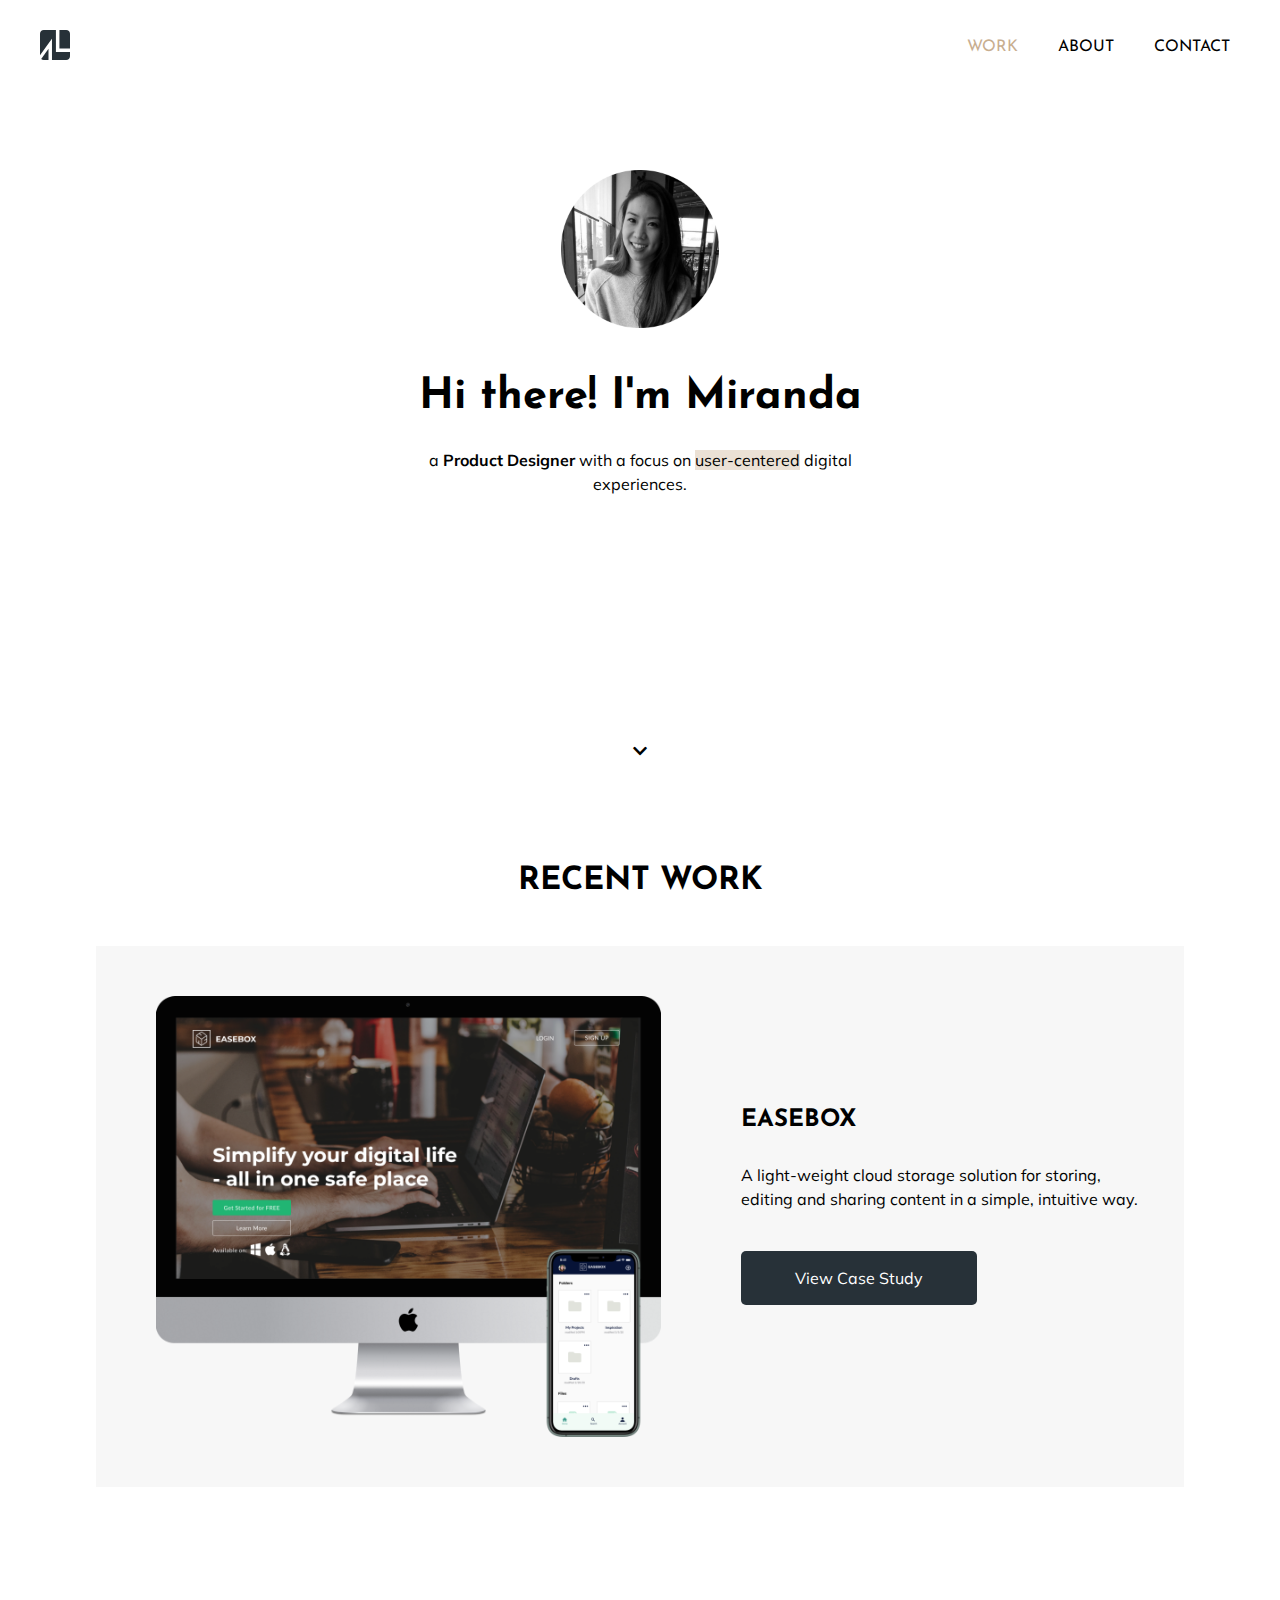
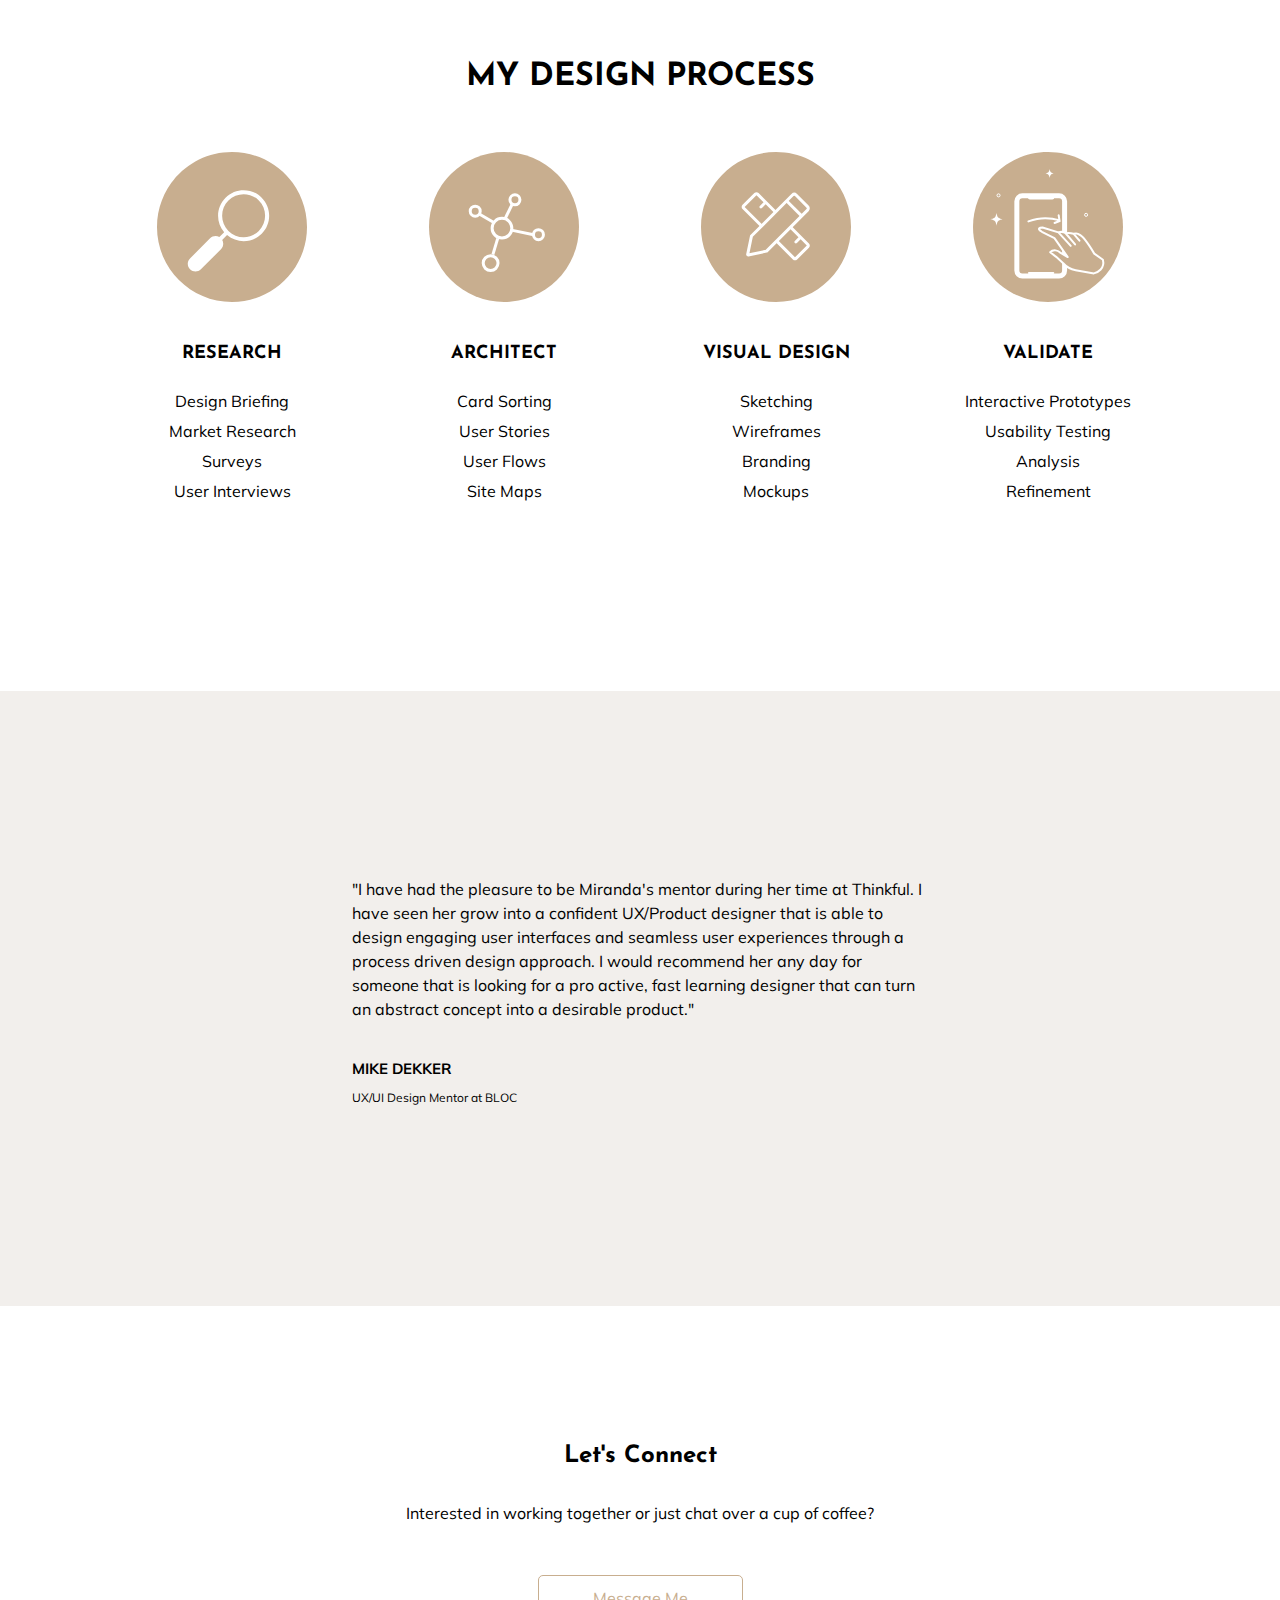
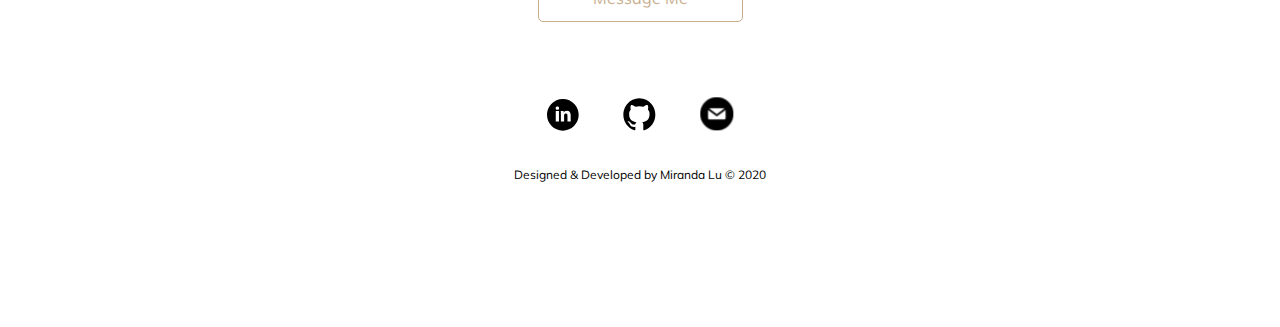
==== commit 21978136: "troubleshoot broken links" ====
--- a/index.html
+++ b/index.html
@@ -23,7 +23,7 @@
             <a href="index.html"><img id="logo" src="images/homepage/logo.svg" alt="logo"></a>
             <ul class="main-nav" id="js-menu">
               <li>
-                <a href="#work-section" class="current">Work</a>
+                <a href="#work-content" class="current">Work</a>
               </li>
               <li>
                 <a href="about.html" class="nav-links">About</a>
@@ -50,7 +50,7 @@
         </div>
       </section>
       <!-- work section -->
-      <section class="work-section">
+      <section class="work-section" id="work-content">
         <h2>Recent Work</h2>
         <div class="work">
           <div class="work-image">
